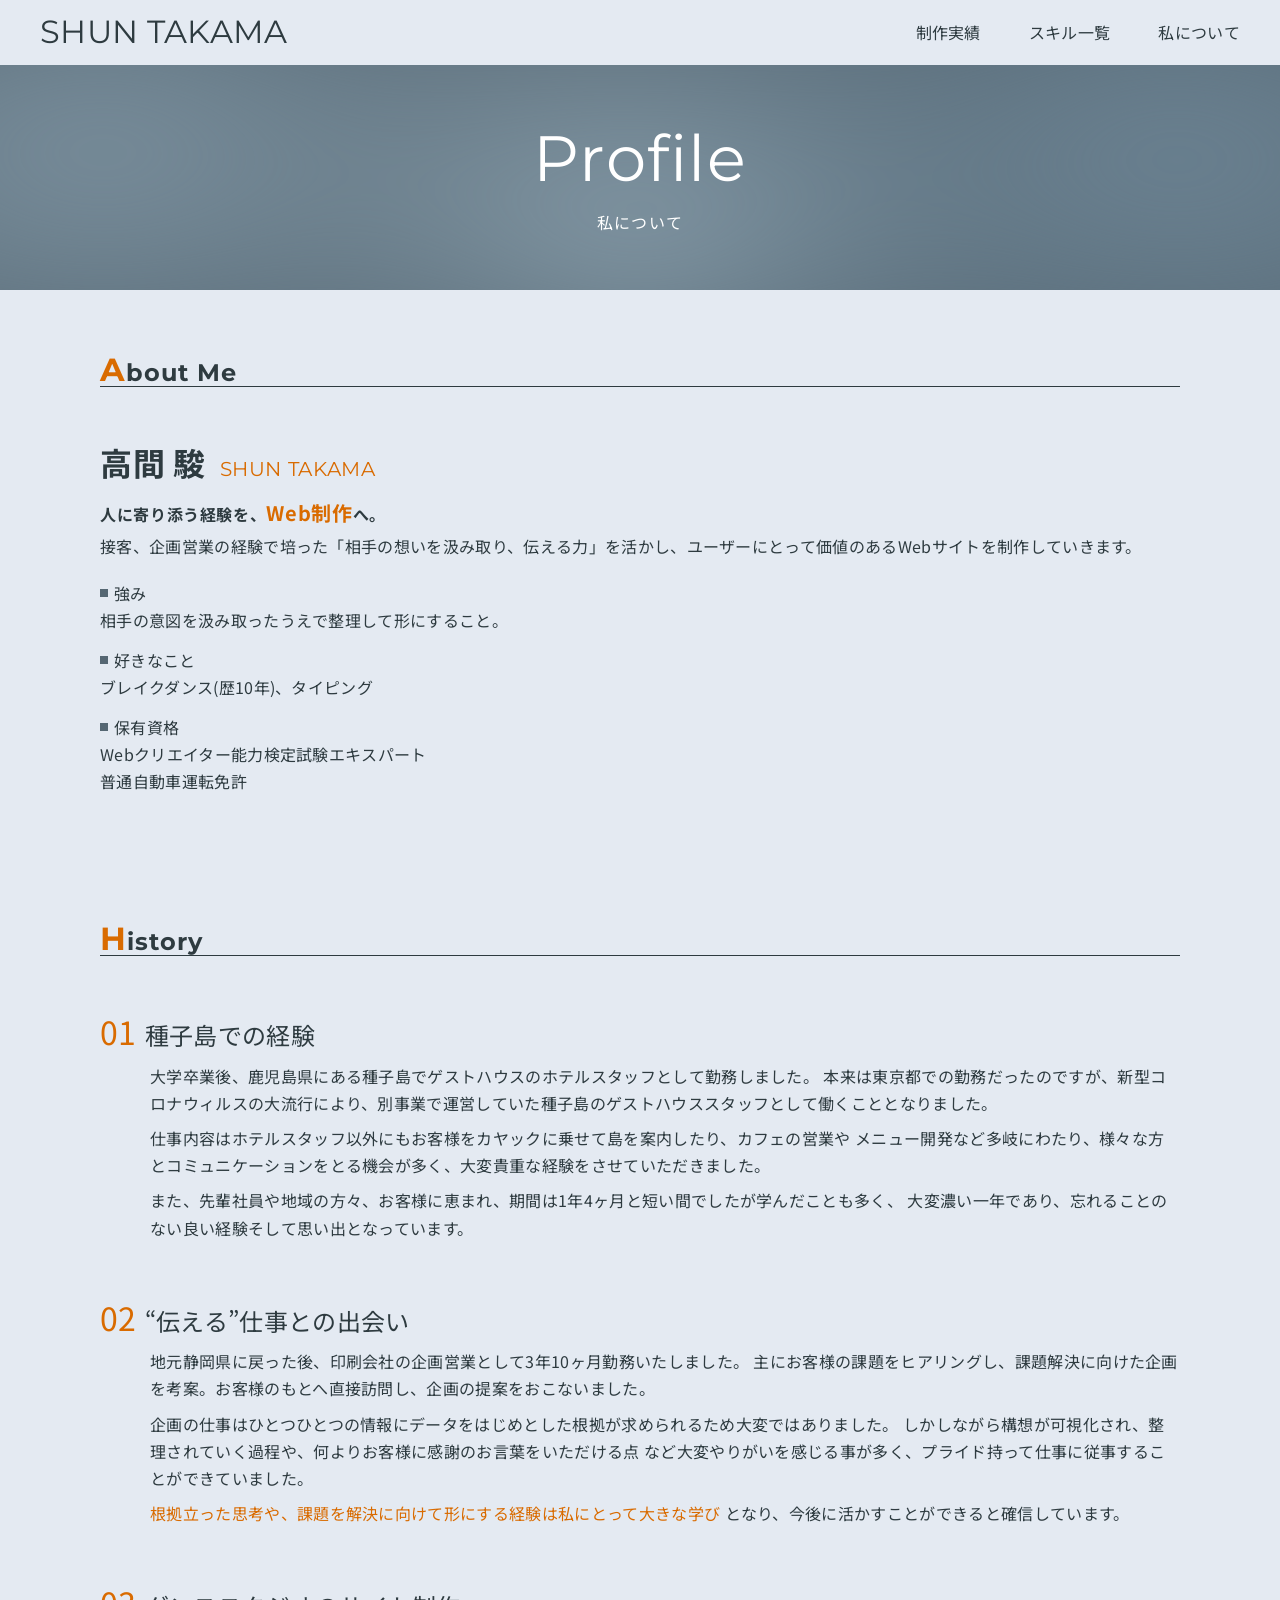
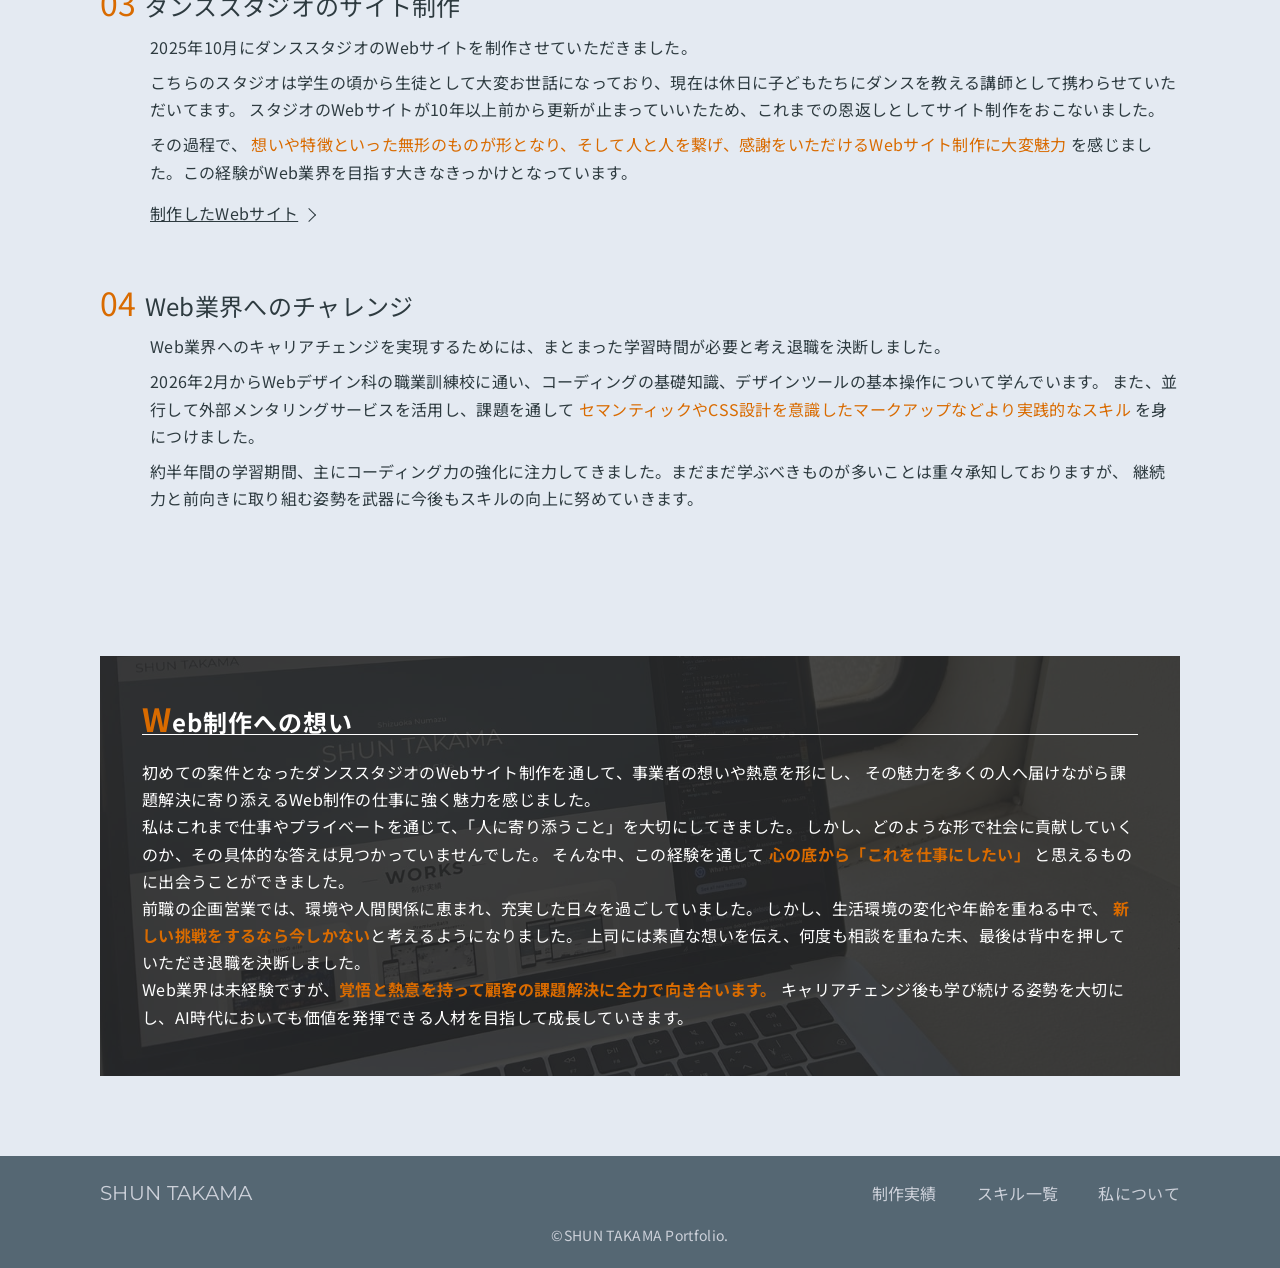
==== profile.html @ b6baa01e "Add files via upload" ====
<!DOCTYPE html>
<html lang="ja">

<head>
    <meta charset="UTF-8">
    <meta name="viewport" content="width=device-width, initial-scale=1.0">
    <title>私について | SHUN TAKAMA</title>
    <meta name="description" content="高間駿のポートフォリオサイトです。このページではこれまでの経験や、Web業界へ目指したきっかけなど自身についてをご紹介しています。">

    <!-- favicon/webclipicon -->
    <link rel="icon" href="favicon.ico" />
    <link rel="apple-touch-icon" href="webclip.png" />

    <!-- ogp -->
    <meta property="og:site_name" content="私について | SHUN TAKAMA" />
    <meta property="og:url" content="sample" />
    <meta property="og:type" content="website" />
    <meta property="og:title" content="私について | SHUN TAKAMA" />
    <meta property="og:description" content="高間駿のポートフォリオサイトです。このページではこれまでの経験や、Web業界へ目指したきっかけなど自身についてをご紹介しています。" />
    <meta property="og:image" content="sample" />
    <meta property="og:locale" content="ja_JP" />
    <meta name="twitter:card" content="summary_large_image" />
    <meta name="twitter:description" content="高間駿のポートフォリオサイトです。このページではこれまでの経験や、Web業界へ目指したきっかけなど自身についてをご紹介しています。" />
    <meta name="twitter:image:src" content="sample" />

    <!-- google fonts -->
    <link rel="preconnect" href="https://fonts.googleapis.com">
    <link rel="preconnect" href="https://fonts.gstatic.com" crossorigin>
    <link href="https://fonts.googleapis.com/css2?family=Montserrat:wght@400;700&family=Noto+Sans+JP&display=swap"
        rel="stylesheet">

    <!-- css -->
    <link rel="stylesheet" href="css/style.css" />

    <!-- js -->
    <script type="module" src="js/main.js"></script>
</head>

<body>
    <header class="header">
        <div class="header-wrapper">
            <div class="header-logo">
                <a href="index.html">
                    <span>SHUN</span>
                    <span>TAKAMA</span>
                </a>
            </div>
            <nav class="header-nav js-nav">
                <ul class="header-nav-list">
                    <li>
                        <a href="index.html#top-works">制作実績</a>
                    </li>
                    <li>
                        <a href="index.html#top-skills">スキル一覧</a>
                    </li>
                    <li>
                        <a href="index.html#top-profile">私について</a>
                    </li>
                </ul>
            </nav>
            <button class="c-hamburger js-hamburger" aria-label="メニューを開く">
                <span></span>
                <span></span>
                <span></span>
            </button>
        </div>
    </header>

    <main>
        <!-- ↓↓↓キービジュアル↓↓↓ -->
        <div class="c-kv c-kv--sm">
            <div class="c-kv-bg"></div>
            <div class="c-kv-contents c-kv-contents--sm">
                <p class="c-kv-title">Profile</p>
                <h1 class="c-page-kv-subtitle">私について</h1>
            </div>
        </div>
        <!-- ↑↑↑キービジュアル↑↑↑ -->
        <!-- ↓↓↓自己紹介↓↓↓ -->
        <section class="profile-introduction">
            <div class="l-container u-ptb--s">
                <h2 class="profile-section-title"><span>A</span>bout Me</h2>
                <div class="profile-intro-contents u-mt js-fadein">
                    <div class="profile-intro-name">
                        <p class="profile-intro-name-ja">高間 駿</p>
                        <p class="profile-intro-name-en">SHUN TAKAMA</p>
                    </div>
                    <h3 class="profile-intro-copy">
                        人に寄り添う経験を、<span>Web制作</span>へ。
                    </h3>
                    <p class="profile-intro-description">
                        接客、企画営業の経験で培った「相手の想いを汲み取り、伝える力」を活かし、ユーザーにとって価値のあるWebサイトを制作していきます。
                    </p>
                    <div class="profile-intro-sub">
                        <div class="profile-intro-sub-contents">
                            <p class="profile-intro-subtitle">強み</p>
                            <p class="profile-intro-subtext">
                                相手の意図を汲み取ったうえで整理して形にすること。
                            </p>
                        </div>
                        <div class="profile-intro-sub-contents">
                            <p class="profile-intro-subtitle">好きなこと</p>
                            <p class="profile-intro-subtext">
                                ブレイクダンス(歴10年)、タイピング
                            </p>
                        </div>
                        <div class="profile-intro-sub-contents">
                            <p class="profile-intro-subtitle">保有資格</p>
                            <p class="profile-intro-subtext">
                                Webクリエイター能力検定試験エキスパート<br>普通自動車運転免許
                            </p>
                        </div>
                    </div>
                </div>
            </div>
        </section>
        <!-- ↑↑↑自己紹介↑↑↑ -->
        <!-- ↓↓↓ヒストリー↓↓↓ -->
        <section class="profile-history">
            <div class="l-container u-ptb--s">
                <h2 class="profile-section-title"><span>H</span>istory</h2>
                <div class="profile-history-contents u-mt js-fadein">
                    <h3 class="profile-history-title">種子島での経験</h3>
                    <p class="profile-history-description">
                        大学卒業後、鹿児島県にある種子島でゲストハウスのホテルスタッフとして勤務しました。
                        本来は東京都での勤務だったのですが、新型コロナウィルスの大流行により、別事業で運営していた種子島のゲストハウススタッフとして働くこととなりました。
                        <span class="profile-history-linebreak">
                            仕事内容はホテルスタッフ以外にもお客様をカヤックに乗せて島を案内したり、カフェの営業や
                            メニュー開発など多岐にわたり、様々な方とコミュニケーションをとる機会が多く、大変貴重な経験をさせていただきました。
                        </span>
                        また、先輩社員や地域の方々、お客様に恵まれ、期間は1年4ヶ月と短い間でしたが学んだことも多く、
                        大変濃い一年であり、忘れることのない良い経験そして思い出となっています。
                    </p>
                </div>
                <div class="profile-history-contents u-mt js-fadein">
                    <h3 class="profile-history-title">“伝える”仕事との出会い</h3>
                    <p class="profile-history-description">
                        地元静岡県に戻った後、印刷会社の企画営業として3年10ヶ月勤務いたしました。
                        主にお客様の課題をヒアリングし、課題解決に向けた企画を考案。お客様のもとへ直接訪問し、企画の提案をおこないました。
                        <span class="profile-history-linebreak">
                            企画の仕事はひとつひとつの情報にデータをはじめとした根拠が求められるため大変ではありました。
                            しかしながら構想が可視化され、整理されていく過程や、何よりお客様に感謝のお言葉をいただける点
                            など大変やりがいを感じる事が多く、プライド持って仕事に従事することができていました。
                        </span>
                        <span class="profile-history-accent">
                            根拠立った思考や、課題を解決に向けて形にする経験は私にとって大きな学び
                        </span>となり、今後に活かすことができると確信しています。
                    </p>
                </div>
                <div class="profile-history-contents u-mt js-fadein">
                    <h3 class="profile-history-title">ダンススタジオのサイト制作</h3>
                    <p class="profile-history-description">
                        2025年10月にダンススタジオのWebサイトを制作させていただきました。
                        <span class="profile-history-linebreak">
                            こちらのスタジオは学生の頃から生徒として大変お世話になっており、現在は休日に子どもたちにダンスを教える講師として携わらせていただいてます。
                            スタジオのWebサイトが10年以上前から更新が止まっていいたため、これまでの恩返しとしてサイト制作をおこないました。
                        </span>
                        その過程で、
                        <span class="profile-history-accent">
                            想いや特徴といった無形のものが形となり、そして人と人を繋げ、感謝をいただけるWebサイト制作に大変魅力
                        </span>
                        を感じました。この経験がWeb業界を目指す大きなきっかけとなっています。
                        <a href="works-studioelle.html" class="profile-history-link">制作したWebサイト</a>
                    </p>
                </div>
                <div class="profile-history-contents u-mt js-fadein">
                    <h3 class="profile-history-title">Web業界へのチャレンジ</h3>
                    <p class="profile-history-description">
                        Web業界へのキャリアチェンジを実現するためには、まとまった学習時間が必要と考え退職を決断しました。
                        <span class="profile-history-linebreak">
                            2026年2月からWebデザイン科の職業訓練校に通い、コーディングの基礎知識、デザインツールの基本操作について学んでいます。
                            また、並行して外部メンタリングサービスを活用し、課題を通して
                            <span class="profile-history-accent">
                                セマンティックやCSS設計を意識したマークアップなどより実践的なスキル
                            </span>を身につけました。
                        </span>
                        約半年間の学習期間、主にコーディング力の強化に注力してきました。まだまだ学ぶべきものが多いことは重々承知しておりますが、
                        継続力と前向きに取り組む姿勢を武器に今後もスキルの向上に努めていきます。
                    </p>
                </div>
            </div>
        </section>
        <!-- ↑↑↑ヒストリー↑↑↑ -->
        <!-- ↓↓↓想い↓↓↓ -->
        <section class="profile-thoughts">
            <div class="l-container u-ptb">
                <div class="profile-thoughts-contents">
                    <h2 class="profile-thoughts-title profile-section-title"><span>W</span>eb制作への想い</h2>
                    <div class="profile-thoughts-textbox js-fadein">
                        <p class="profile-thoughts-description">
                            初めての案件となったダンススタジオのWebサイト制作を通して、事業者の想いや熱意を形にし、
                            その魅力を多くの人へ届けながら課題解決に寄り添えるWeb制作の仕事に強く魅力を感じました。
                        </p>
                        <p class="profile-thoughts-description">
                            私はこれまで仕事やプライベートを通じて、「人に寄り添うこと」を大切にしてきました。
                            しかし、どのような形で社会に貢献していくのか、その具体的な答えは見つかっていませんでした。
                            そんな中、この経験を通して
                            <span class="profile-thoughts-accent">心の底から「これを仕事にしたい」</span>
                            と思えるものに出会うことができました。
                        </p>
                        <p class="profile-thoughts-description">
                            前職の企画営業では、環境や人間関係に恵まれ、充実した日々を過ごしていました。
                            しかし、生活環境の変化や年齢を重ねる中で、
                            <span class="profile-thoughts-accent">新しい挑戦をするなら今しかない</span>と考えるようになりました。
                            上司には素直な想いを伝え、何度も相談を重ねた末、最後は背中を押していただき退職を決断しました。
                        </p>
                        <p class="profile-thoughts-description">
                            Web業界は未経験ですが、<span class="profile-thoughts-accent">覚悟と熱意を持って顧客の課題解決に全力で向き合います。</span>
                            キャリアチェンジ後も学び続ける姿勢を大切にし、AI時代においても価値を発揮できる人材を目指して成長していきます。
                        </p>
                    </div>
                </div>
            </div>
        </section>
        <!-- ↑↑↑想い↑↑↑ -->
    </main>

    <footer class="footer">
        <div class="l-container">
            <div class="footer-wrapper">
                <p class="footer-logo">
                    <a href="index.html">
                        <span>SHUN</span>
                        <span>TAKAMA</span>
                    </a>
                </p>
                <ul class="footer-nav">
                    <li>
                        <a href="index.html#top-works">制作実績</a>
                    </li>
                    <li>
                        <a href="index.html#top-skills">スキル一覧</a>
                    </li>
                    <li>
                        <a href="index.html#top-profile">私について</a>
                    </li>
                </ul>
                <p class="footer-copyright-wrapper">
                    <small class="footer-copyright">&copy;SHUN TAKAMA Portfolio.</small>
                </p>
            </div>
        </div>
    </footer>
</body>

</html>
---- css/style.css ----
@charset "utf-8";
/* ▼▼ グローバル ▼▼ */
/*!
global
------------------------------
*/
:root {
  /* color */
  --color-bg-base: #e4eaf2;
  --color-bg-primary: #556773;
  --color-bg-secondary: #9babbf;
  --color-bg-secondary-rgb: 155, 171, 191;
  --color-bg-black: #000000;
  --color-bg-white: #ffffff;
  --color-bg-category-studio: #d9f5ff;
  --color-bg-category-client: #ffe7d9;
  --color-bg-category-coding: #e7f7df;
  --color-bg-category-practice: #f0e7ff;
  --color-bg-category-fiction: #f3f0ff;
  --color-border-primary: #2e3b40;
  --color-border-accent: #556773;
  --color-border-black: #000000;
  --color-border-white: #ffffff;
  --color-font-primary: #2e3b40;
  --color-font-secondary: #ccd0d9;
  --color-font-accent: #d96b00;
  --color-font-white: #ffffff;
  --color-font-black: #000000;
  --color-font-category-studio: #0091c7;
  --color-font-category-client: #d96b00;
  --color-font-category-coding: #3c9a3c;
  --color-font-category-practice: #7a4bd1;
  --color-font-category-fiction: #6b4fd8;

  /* color-mask */
  --color-mask-black: rgba(40, 40, 40, 0.86);

  /* content-width */
  --width-content-s: 960px;
  --width-content: 1080px;
  --width-content-l: 1200px;

  /* font-size */
  --font-size-xxs: 10.5px;
  --font-size-xs: 12px;
  --font-size-base: 14px;
  --font-size-sm: 16px;
  --font-size-md: 20px;
  --font-size-lg: 24px;
  --font-size-xl: 32px;
  --font-size-xxl: 48px;
  --font-size-xxxl: 64px;

  /* font-family */
  --font-family-base: "Noto Sans JP", sans-serif;
  --font-family-english: "Montserrat", sans-serif;

  /* letter-spacing */
  --letter-spacing-base: 0.02em;
  --letter-spacing-heading: 0.04em;
  --letter-spacing-en: 0.08em;
}

/* ▼▼ ファンデーション ▼▼ */
/*!
  foundation > reset
  ------------------------------
  */
html {
  color: #000;
  background: #fff;
}

body,
div,
dl,
dt,
dd,
ul,
ol,
li,
h1,
h2,
h3,
h4,
h5,
h6,
pre,
code,
form,
fieldset,
legend,
input,
textarea,
p,
blockquote,
th,
td {
  margin: 0;
  padding: 0;
}

table {
  border-collapse: collapse;
  border-spacing: 0;
  width: 100%;
}

fieldset,
img {
  border: 0;
}

address,
caption,
cite,
code,
dfn,
em,
strong,
th,
var {
  font-style: normal;
  font-weight: normal;
}

ol,
ul {
  list-style: none;
}

caption,
th {
  text-align: left;
}

h1,
h2,
h3,
h4,
h5,
h6 {
  font-size: 100%;
  font-weight: normal;
}

q:before,
q:after {
  content: "";
}

abbr,
acronym {
  border: 0;
  font-variant: normal;
}

sup {
  display: block;
}

sub {
  vertical-align: text-bottom;
}

input,
textarea,
select,
button {
  color: inherit;
  font-family: inherit;
  font-size: inherit;
  font-weight: inherit;
  line-height: inherit;
  font-size: 100%;
  border-radius: 0;
  border: none;
  appearance: none;
  -webkit-appearance: none;
  background-color: inherit;
}

input,
textarea,
select {
  font-size: 16px;
}

textarea {
  resize: vertical;
  display: block;
}

button {
  padding: 0;
  cursor: pointer;
}

legend {
  color: #000;
}

main {
  display: block;
}

a {
  text-decoration: none;
  color: inherit;
}

img {
  width: 100%;
  height: auto;
  vertical-align: bottom;
}

svg {
  display: block;
}

* {
  -webkit-font-smoothing: antialiased;
  -moz-osx-font-smoothing: grayscale;
  box-sizing: border-box;
}

*::before,
*::after {
  box-sizing: border-box;
}

/*!
  foundation > base
  ------------------------------
  */
html {
  scroll-behavior: smooth;
}

body {
  font-size: var(--font-size-base);
  color: var(--color-font-primary);
  font-family: var(--font-family-base);
  letter-spacing: var(--letter-spacing-base);
  line-height: 1.7;
  background-color: var(--color-bg-base);
}
@media screen and (min-width: 768px) {
  body {
    font-size: 16px;
  }
}

/* ▼▼ ユーティリティー ▼▼ */
/*!
  utility > utility
  ------------------------------
  */
.u-mt {
  margin-top: 40px !important;
}
@media screen and (min-width: 768px) {
  .u-mt {
    margin-top: 48px !important;
  }
}

.u-ptb {
  padding: 64px 0 !important;
}
@media screen and (min-width: 768px) {
  .u-ptb {
    padding: 80px 0 !important;
  }
}

.u-ptb--s {
  padding: 32px 0 !important;
}
@media screen and (min-width: 768px) {
  .u-ptb--s {
    padding: 64px 0 !important;
  }
}

.u-visually-hidden {
  position: absolute !important;
  white-space: nowrap !important;
  width: 1px !important;
  height: 1px !important;
  overflow: hidden !important;
  border: 0 !important;
  padding: 0 !important;
  clip: rect(0 0 0 0) !important;
  clip-path: inset(50%) !important;
  margin: -1px !important;
}

/* ▼▼ コンポーネント ▼▼ */
/*!
  component > hamburger-button
  ------------------------------
  */
.c-hamburger {
  width: 48px;
  height: 100%;
  z-index: 9999;
}
@media screen and (min-width: 768px) {
  .c-hamburger {
    display: none;
  }
}

.c-hamburger span {
  display: block;
  width: 100%;
  height: 1px;
  background-color: #000;
  position: relative;
  transition: ease 0.4s;
}

.c-hamburger span:nth-child(1) {
  top: 0;
}

.c-hamburger.active span:nth-child(1) {
  top: 5px;
  transform: rotate(45deg);
}

.c-hamburger span:nth-child(2) {
  margin: 8px 0;
}

.c-hamburger.active span:nth-child(2) {
  opacity: 0;
}

.c-hamburger span:nth-child(3) {
  top: 0;
}

.c-hamburger.active span:nth-child(3) {
  top: -13px;
  transform: rotate(-45deg);
}

/*!
component > button
------------------------------
*/
/* 共通 */
.c-button {
  display: grid;
  place-items: center;
  width: 180px;
  height: 60px;
  border-radius: 100vh;
  transition:
    transform 0.4s ease,
    color 0.4s ease,
    background-color 0.4s ease,
    border-color 0.4s ease;
  font-family: var(--font-family-english);
}
@media screen and (min-width: 768px) {
  .c-button {
    width: 220px;
  }
}
/* 共通_ホバー設定 */
@media (any-hover: hover) {
  .c-button:hover {
    transform: scale(1.1) translateY(-2px);
  }
}
/* 共通_中央寄せ */
.c-button--center {
  margin-inline: auto;
}

/* ブラックカラー */
.c-button--black {
  color: var(--color-font-white);
  background-color: var(--color-bg-black);
  border: solid 1px transparent;
}
/* ブラックカラー_ホバー設定 */
@media (any-hover: hover) {
  .c-button--black:hover {
    color: var(--color-font-primary);
    background-color: var(--color-bg-white);
    border-color: var(--color-border-primary);
  }
}

/* ホワイトカラー */
.c-button--white {
  color: var(--color-font-primary);
  background-color: var(--color-bg-white);
  border: solid 1px var(--color-border-primary);
}
/* ホワイトカラー_ホバー設定 */
@media (any-hover: hover) {
  .c-button--white:hover {
    color: var(--color-font-white);
    background-color: var(--color-bg-primary);
    border-color: transparent;
  }
}

/* 外部リンク(アイコン有) */
.c-button--external {
  display: flex;
  gap: 10px;
  align-items: center;
  justify-content: center;
}

.c-button-icon {
  width: 20px;
  height: auto;
  fill: currentColor;
}

/*!
component > section-title
------------------------------
*/
.c-section-title {
  display: grid;
  place-items: center;
  gap: 4px;
  line-height: 1;
  letter-spacing: var(--letter-spacing-heading);
}
@media screen and (min-width: 768px) {
  .c-section-title {
    gap: 6px;
  }
}

.c-section-title-en {
  font-size: var(--font-size-lg);
  font-weight: bold;
  font-family: var(--font-family-english);
  letter-spacing: var(--letter-spacing-en);
  display: flex;
  align-items: center;
  gap: 10px;
}
@media screen and (min-width: 768px) {
  .c-section-title-en {
    gap: 20px;
    font-size: var(--font-size-xxl);
  }
}

.c-section-title-en::before,
.c-section-title-en::after {
  content: "";
  display: inline-block;
  width: 20px;
  height: 1px;
  background-color: var(--color-border-primary);
}
@media screen and (min-width: 768px) {
  .c-section-title-en::before,
  .c-section-title-en::after {
    width: 40px;
  }
}

.c-section-title-ja {
  font-size: var(--font-size-sm);
}
@media screen and (min-width: 768px) {
  .c-section-title-ja {
    font-size: var(--font-size-md);
  }
}

/*!
component > cards(works)
------------------------------
*/
/* カード複数 */
.c-works-card-link {
  transition:
    opacity 0.6s,
    transform 0.6s;
}
@media (any-hover: hover) {
  .c-works-card-link:hover {
    opacity: 0.8;
    transform: scale(1.03);
  }
}

.c-works-cards {
  display: grid;
  gap: 30px;
  align-items: stretch;
}
@media screen and (min-width: 1024px) {
  .c-works-cards {
    gap: 40px;
  }
}

@media screen and (min-width: 640px) {
  .c-works-cards--col2 {
    grid-template-columns: repeat(2, 1fr);
  }
}
@media screen and (min-width: 1024px) {
  .c-works-cards--col3 {
    grid-template-columns: repeat(3, 1fr);
  }
}
/* カード単体 */
.c-works-card {
  place-items: center;
  height: 100%;
  padding: 20px 0;
  background-color: var(--color-bg-white);
  border-radius: 30px;
}

.c-works-card img {
  display: block;
  width: 95%;
}

.c-category-contents {
  width: 85%;
}

.c-works-card-textbox {
  margin-top: 8px;
}

.c-works-card-title {
  font-weight: bold;
  font-size: var(--font-size-md);
}

.c-works-card-description {
  margin-top: 4px;
}

/*!
component > category-item
------------------------------
*/
.c-category-item {
  font-size: 10px;
  display: inline-block;
  padding: 4px 12px;
  border-radius: 100vh;
}

.c-category-item--studio {
  color: var(--color-font-category-studio);
  background-color: var(--color-bg-category-studio);
}

.c-category-item--client {
  color: var(--color-font-category-client);
  background-color: var(--color-bg-category-client);
}

.c-category-item--coding {
  color: var(--color-font-category-coding);
  background-color: var(--color-bg-category-coding);
}

.c-category-item--practice {
  color: var(--color-font-category-practice);
  background-color: var(--color-bg-category-practice);
}

.c-category-item--fiction {
  color: var(--color-font-category-fiction);
  background-color: var(--color-bg-category-fiction);
}

/*!
component > kv
------------------------------
*/
/* キービジュアル背景 */
.c-kv {
  position: relative;
  overflow: hidden;
  background-color: var(--color-bg-primary);
  margin-top: 50px;
}
@media screen and (min-width: 768px) {
  .c-kv {
    margin-top: 65px;
  }
}

.c-kv--lg {
  min-height: 50vh;
}

.c-kv--sm {
  min-height: 25vh;
}

.c-kv-bg {
  position: absolute;
  inset: -20%;
  background:
    radial-gradient(circle at 20% 20%, #7d92a0 0%, transparent 40%),
    radial-gradient(circle at 80% 30%, #6d8494 0%, transparent 40%),
    radial-gradient(circle at 50% 80%, #8ea3b0 0%, transparent 40%);
  filter: blur(80px);
  animation: gradientMove 12s ease-in-out infinite alternate;
}

@keyframes gradientMove {
  0% {
    transform: translate(0, 0) scale(1);
  }

  100% {
    transform: translate(-5%, -5%) scale(1.2);
  }
}

/* キービジュアルタイトルボックス */
.c-kv-contents {
  position: relative;
  z-index: 1;
  display: grid;
  place-content: center;
  gap: 14px;
  line-height: 1;
  letter-spacing: var(--letter-spacing-en);
}
@media screen and (min-width: 768px) {
  .c-kv-contents {
    gap: 24px;
  }
}

.c-kv-contents--lg {
  min-height: 50vh;
}

.c-kv-contents--sm {
  min-height: 25vh;
}

/* キービジュアルメインタイトル */
.c-kv-title {
  color: var(--color-font-white);
  text-align: center;
  font-size: var(--font-size-xl);
  font-family: var(--font-family-english);
}
@media screen and (min-width: 768px) {
  .c-kv-title {
    font-size: var(--font-size-xxxl);
  }
}

/* 下層ページ_サブタイトル */
.c-page-kv-subtitle {
  color: var(--color-font-white);
  font-size: var(--font-size-sm);
  text-align: center;
}

/* ▼▼ jsアニメーション ▼▼ */
/*!
js > animation
------------------------------
*/
.js-fadein {
  opacity: 0;
  transform: translateY(30px);
  transition:
    opacity 0.8s ease,
    transform 0.8s ease;
}

.js-fadein.is-show {
  opacity: 1;
  transform: translateY(0);
}

/* ▼▼ レイアウト ▼▼ */
/*!
  layout > container
  ------------------------------
  */
.l-container-l,
.l-container,
.l-container-s {
  width: 90%;
  margin: 0 auto;
}

.l-container-s {
  max-width: var(--width-content-s);
}

.l-container {
  max-width: var(--width-content);
}

.l-container-l {
  max-width: var(--width-content-l);
}

/*!
  layout > header
  ------------------------------
  */
.header {
  position: fixed;
  width: 100%;
  height: 50px;
  top: 0;
  left: 0;
  right: 0;
  z-index: 100;
  background-color: var(--color-bg-base);
}
@media screen and (min-width: 768px) {
  .header {
    height: 65px;
  }
}

.header-wrapper {
  position: relative;
  display: flex;
  align-items: center;
  justify-content: space-between;
  height: inherit;
  padding: 0 20px;
}
@media screen and (min-width: 768px) {
  .header-wrapper {
    padding: 0 40px;
  }
}

.header-logo {
  font-size: var(--font-size-md);
  font-family: var(--font-family-english);
}
@media screen and (min-width: 768px) {
  .header-logo {
    font-size: var(--font-size-xl);
  }
}

.header-nav {
  position: absolute;
  right: 0;
  left: 0;
  top: 0;
  width: 100%;
  height: 100vh;
  transform: translateX(100%);
  background-color: var(--color-bg-primary);
  transition: transform ease 0.4s;
}
@media screen and (min-width: 768px) {
  .header-nav {
    position: static;
    width: inherit;
    height: initial;
    background-color: inherit;
    transform: initial;
  }
}

.header-nav.active {
  transform: translateX(0);
}

.header-nav-list {
  display: grid;
  gap: 24px;
  place-items: center;
  margin-top: 80px;
}
@media screen and (min-width: 768px) {
  .header-nav-list {
    display: flex;
    align-items: center;
    gap: 48px;
    margin-top: 0;
  }
}

.header-nav-list li a {
  display: block;
  color: var(--color-font-secondary);
  width: 100%;
  transition: opacity 0.6s;
}
@media screen and (min-width: 768px) {
  .header-nav-list li a {
    color: inherit;
  }
}
@media (any-hover: hover) {
  .header-nav-list li a:hover {
    opacity: 0.6;
  }
}

/*!
  layout > footer
  ------------------------------
  */
.footer {
  background-color: var(--color-bg-primary);
  color: var(--color-font-secondary);
}

.footer-wrapper {
  display: flex;
  flex-direction: column;
  gap: 14px;
  align-items: center;
  padding: 20px 0;
}
@media screen and (min-width: 768px) {
  .footer-wrapper {
    display: grid;
    grid-template-columns: 1fr auto;
    gap: initial;
  }
}

.footer-logo {
  font-size: var(--font-size-md);
  font-family: var(--font-family-english);
}

.footer-nav {
  display: flex;
  flex-wrap: wrap;
}

.footer-nav li:not(:last-child) {
  margin-right: 40px;
}

@media screen and (min-width: 768px) {
  .footer-copyright-wrapper {
    grid-column: 1 / -1;
    text-align: center;
    margin-top: 14px;
  }
}

.footer-copyright {
  font-size: 12px;
}
@media screen and (min-width: 768px) {
  .footer-copyright {
    display: block;
    font-size: var(--font-size-base);
  }
}

/* ▼▼ 固有ページ_Top ▼▼ */
/*!
  page > top > kv
  ------------------------------
  */
.top-kv-copy,
.top-kv-subtitle {
  color: var(--color-font-white);
  font-family: var(--font-family-english);
  text-align: center;
}

@media screen and (min-width: 768px) {
  .top-kv-copy {
    font-size: var(--font-size-md);
  }
}

.top-kv-subtitle {
  font-size: var(--font-size-md);
}
@media screen and (min-width: 768px) {
  .top-kv-subtitle {
    font-size: var(--font-size-xl);
  }
}

/*!
  page > top > works
  ------------------------------
  */
.top-works-category-list {
  margin-right: auto;
}

/*!
  page > top > skills
  ------------------------------
  */
.top-skills {
  background-color: var(--color-bg-white);
}

.top-skills-lead {
  text-align: center;
  margin-top: 14px;
}
@media screen and (min-width: 768px) {
  .top-skills-lead {
    margin-top: 20px;
  }
}

.top-skills-wrapper img {
  border-radius: 16px;
}

.top-skills-list-contents {
  width: 100%;
  padding: 24px;
}

.top-skills-list-contents--accent {
  background-color: rgba(var(--color-bg-secondary-rgb), 0.25);
  border-radius: 16px;
}

.top-skills-list-contents--border {
  border: solid 1px var(--color-border-primary);
  border-radius: 16px;
}

.top-skills-list-title {
  font-size: var(--font-size-sm);
  width: fit-content;
  margin-inline: auto;
  border-bottom: 1px solid var(--color-border-accent);
}
@media screen and (min-width: 768px) {
  .top-skills-list-title {
    font-size: var(--font-size-md);
  }
}

/* スキルリスト一覧 */
.top-skills-list {
  display: grid;
  gap: 20px;
  margin-top: 20px;
}
@media screen and (min-width: 1024px) {
  .top-skills-list {
    margin-top: 40px;
  }
}

/* リストアイテムボックスに下線 */
.top-skills-item:not(:last-of-type)::after {
  content: "";
  display: block;
  width: 100%;
  height: 1px;
  background-color: var(--color-border-primary);
  margin-top: 14px;
}

/* リストアイテムにgrid */
.top-skills-item-box {
  display: grid;
  gap: 8px;
}
@media screen and (min-width: 1024px) {
  .top-skills-item-box {
    grid-template-columns: 25% auto;
    align-items: center;
    gap: 8px;
  }
}

/* リスト内アイコンボックスにflex */
.top-skills-icon {
  display: flex;
  align-items: center;
  gap: 20px;
}

.top-skills-icon img {
  width: 60px;
}

.top-skills-name {
  font-size: var(--font-size-md);
}

.top-skills-note {
  display: block;
  font-size: var(--font-size-xxs);
  margin-top: 6px;
}
@media screen and (min-width: 768px) {
  .top-skills-note {
    font-size: var(--font-size-xs);
    margin-top: 8px;
  }
}

/*!
  page > top > profile
  ------------------------------
  */
.top-profile-contents-wrapper {
  display: grid;
  align-items: center;
  gap: 32px;
}
@media screen and (min-width: 1024px) {
  .top-profile-contents-wrapper {
    grid-template-columns: 1fr 1fr;
    gap: 48px;
  }
}

.top-profile-contents {
  order: 2;
}
@media screen and (min-width: 1024px) {
  .top-profile-contents {
    order: 1;
  }
}

.top-profile-img {
  position: relative;
  overflow: hidden;
  height: fit-content;
  order: 1;
}
@media screen and (min-width: 1024px) {
  .top-profile-img {
    order: 2;
  }
}

.top-profile-img::before {
  content: "";
  display: block;
  margin-inline: auto;
  width: 100%;
  max-width: 410px;
  inset: 0;
  position: absolute;
  background-color: rgba(var(--color-bg-secondary-rgb), 0.2);
  z-index: 1;
}

.top-profile-img img {
  display: block;
  max-width: 410px;
  margin-inline: auto;
}

.top-profile-name {
  display: flex;
  align-items: baseline;
  gap: 10px;
  line-height: 1;
  margin-bottom: 20px;
}

.top-profile-name-ja {
  font-size: var(--font-size-md);
  font-weight: bold;
}
@media screen and (min-width: 768px) {
  .top-profile-name-ja {
    font-size: var(--font-size-lg);
  }
}

.top-profile-description span {
  display: block;
  margin: 14px 0;
}

/* ▼▼ 固有ページ_Profile ▼▼ */
/*!
  page > profile > introduction
  ------------------------------
  */
.profile-section-title {
  font-size: var(--font-size-lg);
  font-family: var(--font-family-english);
  font-weight: bold;
  line-height: 1;
  letter-spacing: var(--letter-spacing-heading);
  border-bottom: 1px solid var(--color-border-primary);
}

.profile-section-title span {
  font-size: var(--font-size-xl);
  color: var(--color-font-accent);
}

.profile-intro-name {
  display: flex;
  align-items: baseline;
  gap: 14px;
  letter-spacing: var(--letter-spacing-heading);
}

.profile-intro-name-ja {
  font-size: var(--font-size-lg);
  font-weight: bold;
}
@media screen and (min-width: 768px) {
  .profile-intro-name-ja {
    font-size: var(--font-size-xl);
  }
}

.profile-intro-name-en {
  font-size: var(--font-size-sm);
  font-family: var(--font-family-english);
  color: var(--color-font-accent);
}
@media screen and (min-width: 768px) {
  .profile-intro-name-en {
    font-size: var(--font-size-md);
  }
}

.profile-intro-copy {
  font-size: var(--font-size-sm);
  font-weight: bold;
  letter-spacing: var(--letter-spacing-heading);
  line-height: 1;
  margin: 14px 0 10px 0;
}

.profile-intro-copy span {
  font-size: var(--font-size-md);
  color: var(--color-font-accent);
}

.profile-intro-sub {
  margin-top: 18px;
}
@media screen and (min-width: 768px) {
  .profile-intro-sub {
    margin-top: 24px;
  }
}

.profile-intro-sub-contents {
  display: grid;
  gap: 4px;
}
@media screen and (min-width: 768px) {
  .profile-intro-sub-contents {
    gap: 6px;
  }
}

.profile-intro-sub-contents:not(:first-of-type) {
  margin-top: 12px;
}
@media screen and (min-width: 768px) {
  .profile-intro-sub-contents:not(:first-of-type) {
    margin-top: 18px;
  }
}

.profile-intro-subtitle {
  line-height: 1;
  display: flex;
  align-items: center;
  gap: 4px;
}
@media screen and (min-width: 768px) {
  .profile-intro-subtitle {
    gap: 6px;
  }
}

.profile-intro-subtitle::before {
  content: "";
  display: inline-block;
  width: 8px;
  height: 8px;
  aspect-ratio: 1;
  background-color: var(--color-bg-primary);
}

/*!
  page > profile > history
  ------------------------------
  */
.profile-history-contents {
  counter-increment: title-counter;
}

.profile-history-title {
  font-size: var(--font-size-md);
  display: flex;
  align-items: baseline;
  gap: 8px;
}
@media screen and (min-width: 768px) {
  .profile-history-title {
    font-size: var(--font-size-lg);
  }
}

.profile-history-title::before {
  content: "0" counter(title-counter);
  display: block;
  font-size: var(--font-size-lg);
  color: var(--color-font-accent);
}
@media screen and (min-width: 768px) {
  .profile-history-title::before {
    font-size: var(--font-size-xl);
  }
}

.profile-history-description {
  margin-top: 8px;
}
@media screen and (min-width: 768px) {
  .profile-history-description {
    margin-top: 4px;
    padding-left: 50px;
  }
}

.profile-history-linebreak {
  display: block;
  margin: 6px 0;
}
@media screen and (min-width: 768px) {
  .profile-history-linebreak {
    margin: 8px 0;
  }
}

.profile-history-accent {
  color: var(--color-font-accent);
}

.profile-history-link {
  display: block;
  width: fit-content;
  margin-top: 8px;
  text-decoration: underline;
  transition: opacity 0.4s;
  position: relative;
}
@media screen and (min-width: 768px) {
  .profile-history-link {
    margin-top: 14px;
  }
}

@media (any-hover: hover) {
  .profile-history-link:hover {
    opacity: 0.8;
  }
}

.profile-history-link::after {
  content: "";
  display: inline-block;
  width: 8px;
  height: 8px;
  border-bottom: 1px solid var(--color-border-primary);
  border-right: 1px solid var(--color-border-primary);
  transform: rotate(-45deg);
  margin-left: 4px;
}
@media screen and (min-width: 768px) {
  .profile-history-link::after {
    width: 10px;
    height: 10px;
    margin-left: 6px;
  }
}

/*!
  page > profile > thoughts
  ------------------------------
  */
.profile-thoughts-contents {
  display: grid;
  place-content: center;
  padding: 20px;
  background-image: url(../img/pic-profile-bg-thoughts.jpg);
  background-repeat: no-repeat;
  background-position: bottom;
  background-size: cover;
  position: relative;
  z-index: 1;
}
@media screen and (min-width: 768px) {
  .profile-thoughts-contents {
    padding: 10px 42px;
    min-height: 420px;
  }
}

.profile-thoughts-contents::before {
  content: "";
  position: absolute;
  inset: 0;
  background: var(--color-mask-black);
  z-index: 1;
}

.profile-thoughts-title,
.profile-thoughts-textbox {
  color: var(--color-font-white);
  position: relative;
  z-index: 2;
}

.profile-thoughts-title {
  font-family: var(--font-family-base);
  border-bottom: 1px solid var(--color-border-white);
  margin-bottom: 16px;
}
@media screen and (min-width: 768px) {
  .profile-thoughts-title {
    margin-bottom: 24px;
  }
}

.profile-thoughts-accent {
  font-weight: bold;
  color: var(--color-font-accent);
}

/* ▼▼ 固有ページ_Works(詳細ページ) ▼▼ */
/*!
  page > works > fv
  ------------------------------
  */
.works-detail-fv {
  background-color: var(--color-bg-white);
}

.works-detail-fv-title {
  font-size: var(--font-size-sm);
  font-weight: bold;
  letter-spacing: var(--letter-spacing-heading);
  text-align: center;
  margin-bottom: 20px;
}
@media screen and (min-width: 768px) {
  .works-detail-fv-title {
    font-size: var(--font-size-lg);
    margin-bottom: 48px;
  }
}

.works-detail-fv-title span {
  font-size: var(--font-size-xl);
  display: block;
}
@media screen and (min-width: 768px) {
  .works-detail-fv-title span {
    font-size: var(--font-size-xxl);
  }
}

.works-detail-fv-link-button {
  display: flex;
  justify-content: center;
  align-items: center;
  gap: 10px;
}
@media screen and (min-width: 600px) {
  .works-detail-fv-link-button {
    gap: 60px;
  }
}

.works-detail-fv-textbox,
.works-detail-fv-linkbox {
  text-align: center;
}

@media screen and (min-width: 768px) {
  .works-detail-fv-comment {
    display: block;
  }
}

.works-detail-fv-linkbox {
  font-size: var(--font-size-xs);
  margin-top: 4px;
}
@media screen and (min-width: 768px) {
  .works-detail-fv-linkbox {
    font-size: var(--font-size-base);
    margin-top: 8px;
  }
}

.works-detail-fv-link {
  text-decoration: underline;
}

/*!
  page > works > about
  ------------------------------
  */
.works-detail-about-data {
  display: grid;
  gap: 4px;
  border-top: 1px solid var(--color-border-primary);
  padding: 20px 0;
}
@media screen and (min-width: 768px) {
  .works-detail-about-data {
    grid-template-columns: 22% auto;
    align-items: center;
    gap: 8px;
    padding: 32px 0;
  }
}

.works-detail-about-data:last-of-type {
  border-bottom: 1px solid var(--color-border-primary);
}

.works-detail-about-data dt {
  font-size: var(--font-size-sm);
  font-weight: bold;
  line-height: 1;
  margin-bottom: 4px;
}
@media screen and (min-width: 768px) {
  .works-detail-about-data dt {
    font-size: var(--font-size-md);
    margin-bottom: 0;
    padding-right: 14px;
  }
}

.works-detail-about-list::before {
  content: "・";
}

/*!
  page > works > point
  ------------------------------
  */
.works-detail-point {
  background-color: var(--color-bg-white);
}

.works-detail-point-contents {
  counter-increment: title-counter;
}

.works-detail-point-title {
  font-size: var(--font-size-md);
  display: flex;
  align-items: baseline;
  gap: 8px;
}
@media screen and (min-width: 768px) {
  .works-detail-point-title {
    font-size: var(--font-size-lg);
  }
}

.works-detail-point-title::before {
  content: "0" counter(title-counter);
  display: block;
  font-size: var(--font-size-lg);
  color: var(--color-font-accent);
}
@media screen and (min-width: 768px) {
  .works-detail-point-title::before {
    font-size: var(--font-size-xl);
  }
}

.works-detail-point-description {
  margin-top: 8px;
}
@media screen and (min-width: 768px) {
  .works-detail-point-description {
    margin-top: 4px;
    padding-left: 50px;
  }
}

/*!
  page > works > other
  ------------------------------
  */
.works-detail-other-contents {
  display: flex;
  flex-direction: column;
  gap: 40px;
}
@media screen and (min-width: 768px) {
  .works-detail-other-contents {
    flex-direction: row;
  }
}
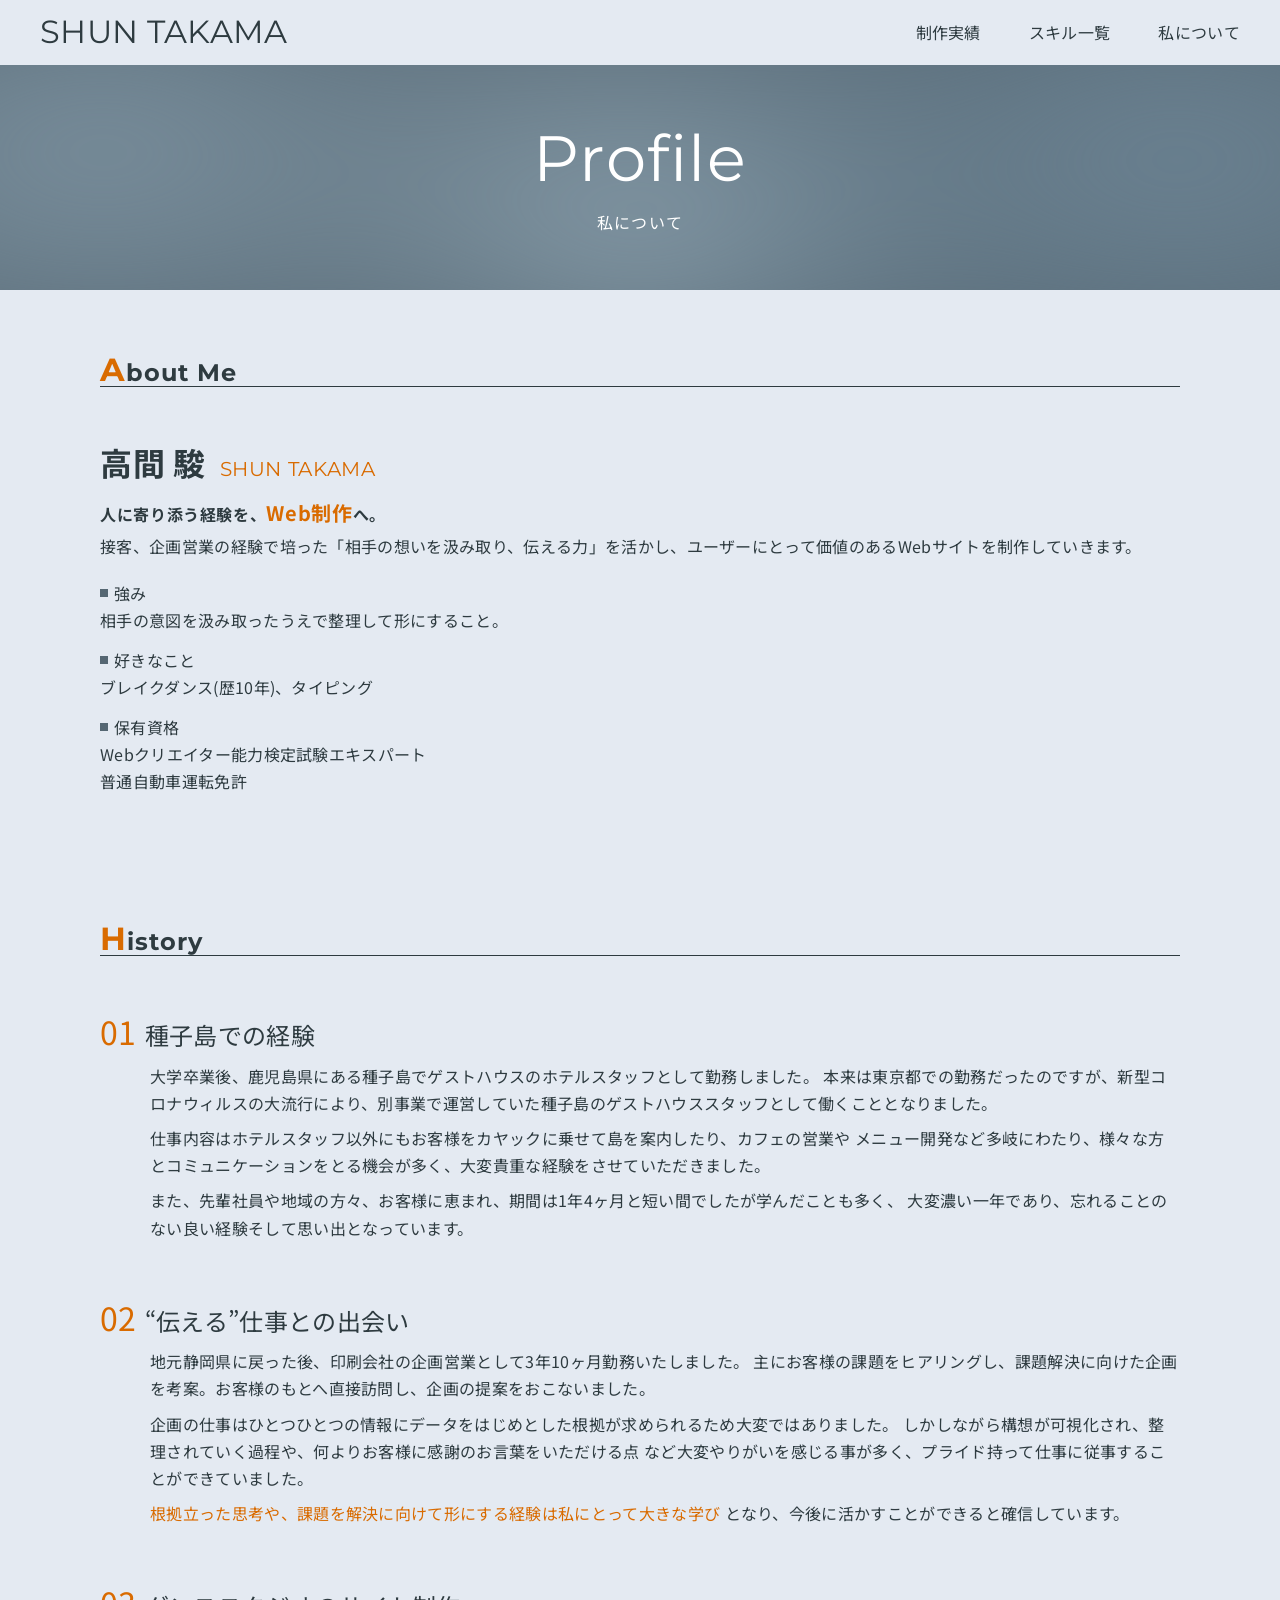
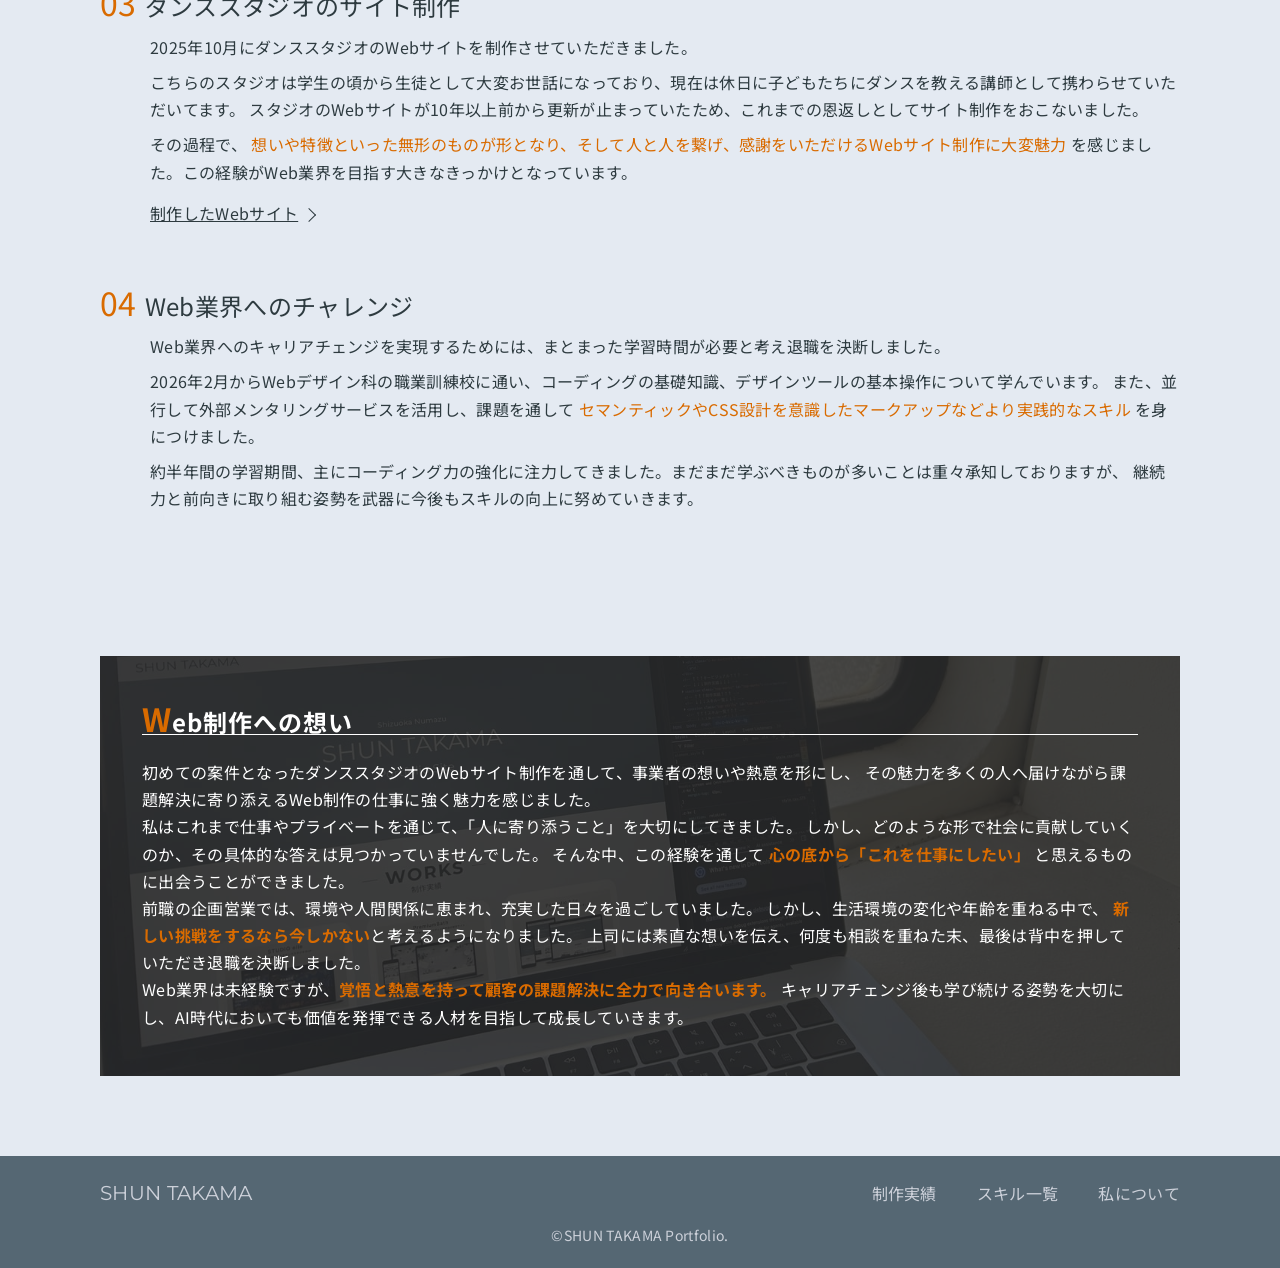
==== commit 50ee3c41: "Add files via upload" ====
--- a/profile.html
+++ b/profile.html
@@ -13,15 +13,15 @@
 
     <!-- ogp -->
     <meta property="og:site_name" content="私について | SHUN TAKAMA" />
-    <meta property="og:url" content="sample" />
+    <meta property="og:url" content="https://shun-takama.site/profile.html" />
     <meta property="og:type" content="website" />
     <meta property="og:title" content="私について | SHUN TAKAMA" />
     <meta property="og:description" content="高間駿のポートフォリオサイトです。このページではこれまでの経験や、Web業界へ目指したきっかけなど自身についてをご紹介しています。" />
-    <meta property="og:image" content="sample" />
+    <meta property="og:image" content="https://shun-takama.site/img/ogp.png">
     <meta property="og:locale" content="ja_JP" />
     <meta name="twitter:card" content="summary_large_image" />
     <meta name="twitter:description" content="高間駿のポートフォリオサイトです。このページではこれまでの経験や、Web業界へ目指したきっかけなど自身についてをご紹介しています。" />
-    <meta name="twitter:image:src" content="sample" />
+    <meta name="twitter:image" content="https://shun-takama.site/img/ogp.png">
 
     <!-- google fonts -->
     <link rel="preconnect" href="https://fonts.googleapis.com">
@@ -153,7 +153,7 @@
                         2025年10月にダンススタジオのWebサイトを制作させていただきました。
                         <span class="profile-history-linebreak">
                             こちらのスタジオは学生の頃から生徒として大変お世話になっており、現在は休日に子どもたちにダンスを教える講師として携わらせていただいてます。
-                            スタジオのWebサイトが10年以上前から更新が止まっていいたため、これまでの恩返しとしてサイト制作をおこないました。
+                            スタジオのWebサイトが10年以上前から更新が止まっていたため、これまでの恩返しとしてサイト制作をおこないました。
                         </span>
                         その過程で、
                         <span class="profile-history-accent">
--- a/css/style.css
+++ b/css/style.css
@@ -38,7 +38,6 @@
   /* content-width */
   --width-content-s: 960px;
   --width-content: 1080px;
-  --width-content-l: 1200px;
 
   /* font-size */
   --font-size-xxs: 10.5px;
@@ -252,7 +251,7 @@
   }
 }
 
-/* ▼▼ ユーティリティー ▼▼ */
+/* ▼▼ ユーティリティ ▼▼ */
 /*!
   utility > utility
   ------------------------------
@@ -523,20 +522,19 @@
 }
 /* カード単体 */
 .c-works-card {
-  place-items: center;
   height: 100%;
   padding: 20px 0;
   background-color: var(--color-bg-white);
   border-radius: 30px;
 }
 
-.c-works-card img {
-  display: block;
-  width: 95%;
-}
-
-.c-category-contents {
-  width: 85%;
+.c-works-card-wrapper {
+  width: 90%;
+  margin-inline: auto;
+}
+
+.c-works-card-wrapper img {
+  display: block;
 }
 
 .c-works-card-textbox {
@@ -1096,6 +1094,10 @@
   }
 }
 
+.top-profile-name-en {
+  font-family: var(--font-family-english);
+}
+
 .top-profile-description span {
   display: block;
   margin: 14px 0;
@@ -1529,3 +1531,12 @@
     flex-direction: row;
   }
 }
+
+/* ▼▼ 固有ページ_404(詳細ページ) ▼▼ */
+/*!
+  page > 404
+  ------------------------------
+  */
+.error-contents-text {
+  text-align: center;
+}
